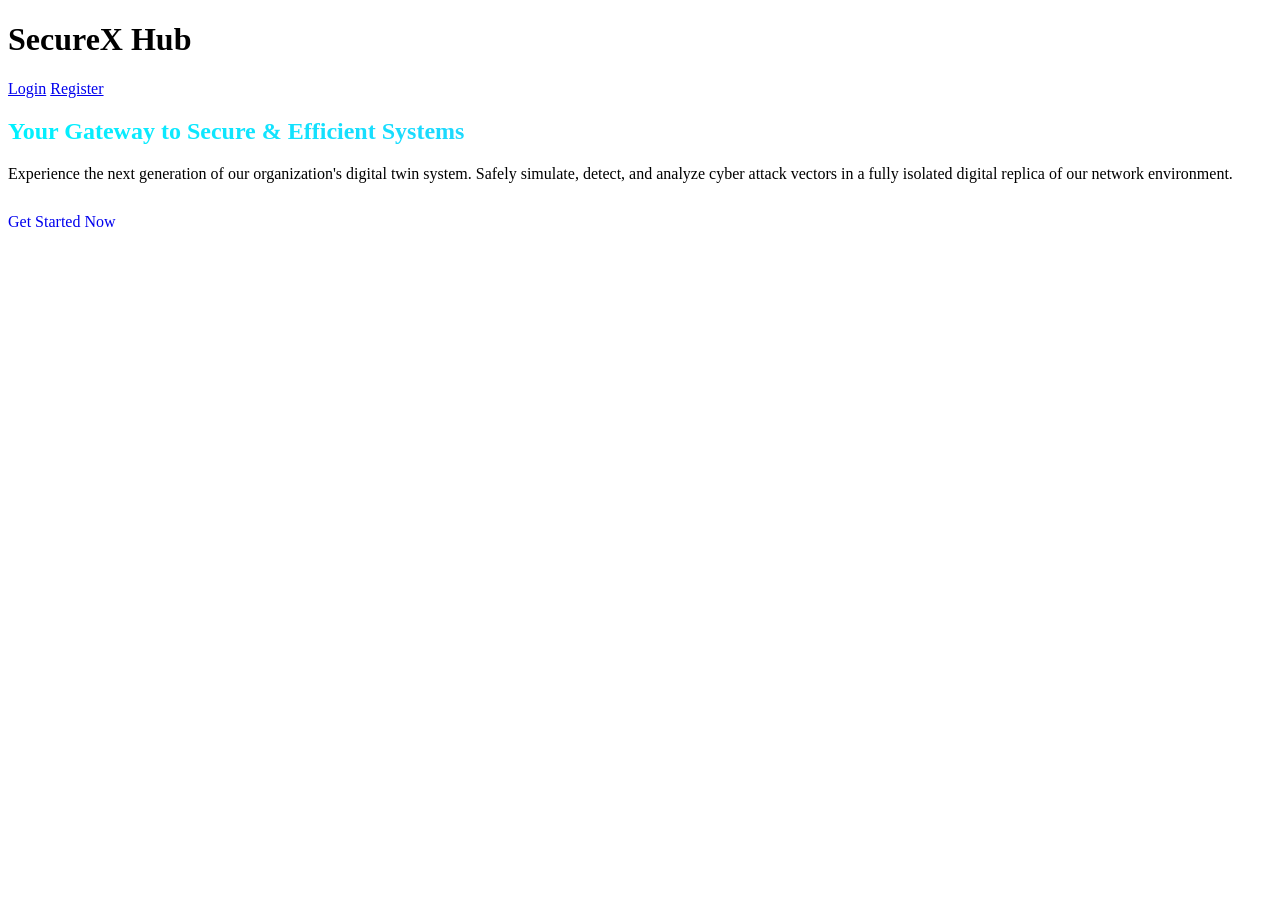
==== templates/index.html @ a828454f "Initial commit" ====
<!DOCTYPE html>
<html lang="en">
<head>
    <meta charset="UTF-8">
    <meta name="viewport" content="width=device-width, initial-scale=1.0">
    <title>CyberX Digital Twin</title>
    <link rel="stylesheet" href="{{ url_for('static', filename='style.css') }}">
</head>
<body>
    <header>
        <h1>SecureX Hub</h1>
        <nav class="auth-nav">
            <a href="/login">Login</a>
            <a href="/register" class="pulse">Register</a>
        </nav>
    </header>
    
    <div class="center-wrapper">
        <div class="glass-container hero">
            <h2 style="background: -webkit-linear-gradient(45deg, #00f2fe, #4facfe); -webkit-background-clip: text; -webkit-text-fill-color: transparent;">Your Gateway to Secure & Efficient Systems</h2>
            <p>Experience the next generation of our organization's digital twin system. Safely simulate, detect, and analyze cyber attack vectors in a fully isolated digital replica of our network environment.</p>
            
            <div style="margin-top: 30px;">
                <a href="/register" class="btn-primary" style="display: inline-block; width: 200px; text-decoration: none;">Get Started Now</a>
            </div>
        </div>
    </div>
</body>
</html>
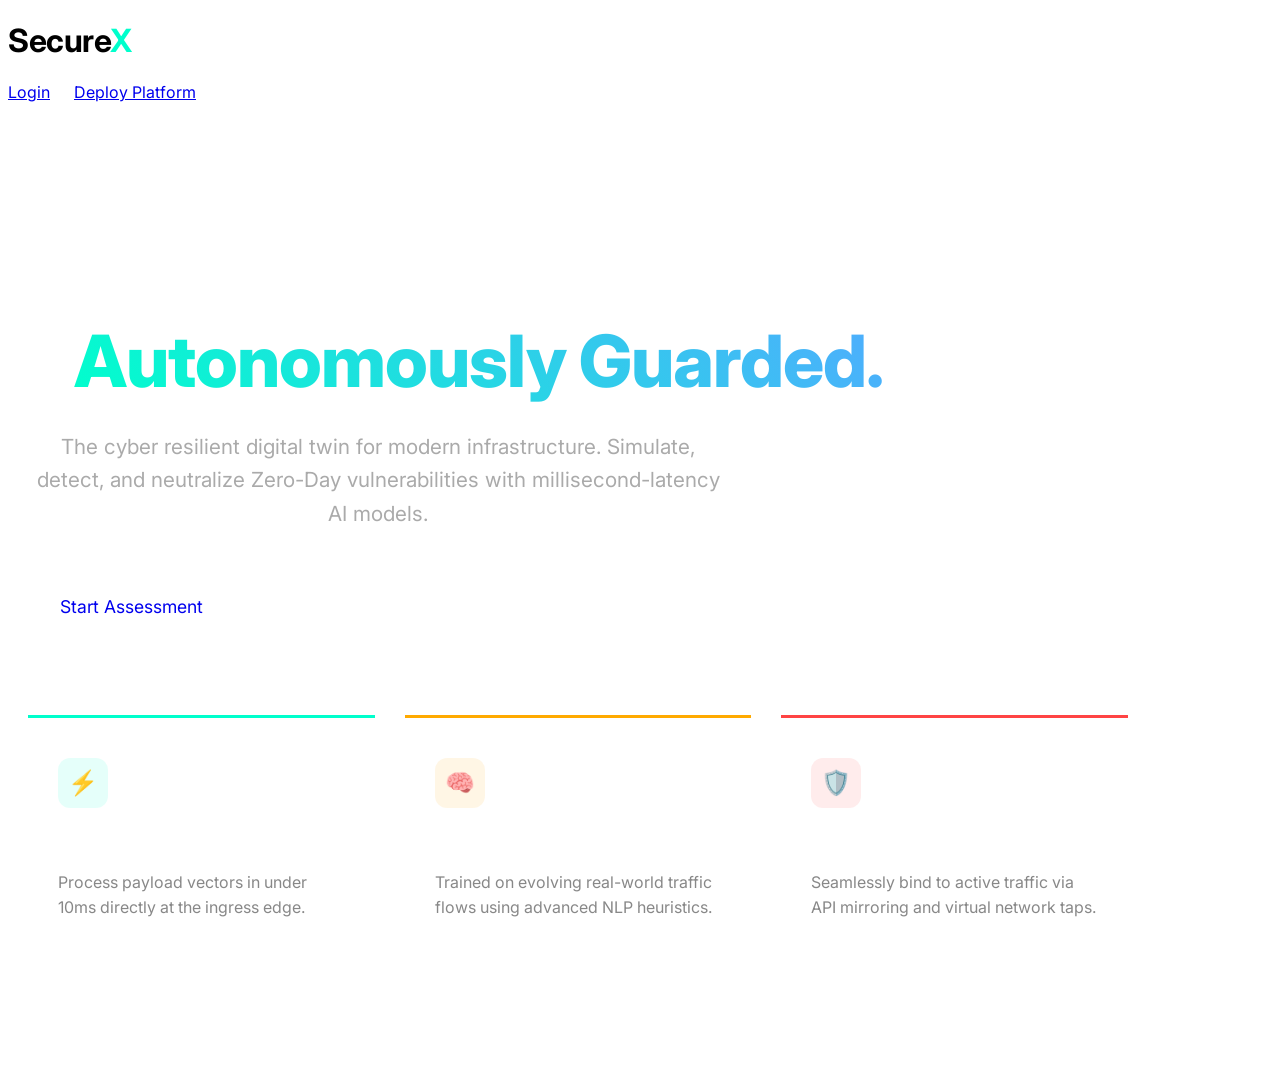
==== commit 70d6a20f: "added extra features" ====
--- a/templates/index.html
+++ b/templates/index.html
@@ -5,24 +5,69 @@
     <meta name="viewport" content="width=device-width, initial-scale=1.0">
     <title>CyberX Digital Twin</title>
     <link rel="stylesheet" href="{{ url_for('static', filename='style.css') }}">
+    <!-- Load Inter font to match home.html -->
+    <link rel="preconnect" href="https://fonts.googleapis.com">
+    <link rel="preconnect" href="https://fonts.gstatic.com" crossorigin>
+    <link href="https://fonts.googleapis.com/css2?family=Inter:wght@400;500;600;700;800&display=swap" rel="stylesheet">
+    <style>
+        body { font-family: 'Inter', sans-serif; }
+    </style>
 </head>
 <body>
     <header>
-        <h1>SecureX Hub</h1>
+        <h1 style="letter-spacing: -0.5px;">Secure<span style="color: #00ffcc;">X</span></h1>
         <nav class="auth-nav">
-            <a href="/login">Login</a>
-            <a href="/register" class="pulse">Register</a>
+            <a href="/login" style="border: none;">Login</a>
+            <a href="/register" class="pulse" style="border-radius: 6px; padding: 10px 20px;">Deploy Platform</a>
         </nav>
     </header>
     
-    <div class="center-wrapper">
-        <div class="glass-container hero">
-            <h2 style="background: -webkit-linear-gradient(45deg, #00f2fe, #4facfe); -webkit-background-clip: text; -webkit-text-fill-color: transparent;">Your Gateway to Secure & Efficient Systems</h2>
-            <p>Experience the next generation of our organization's digital twin system. Safely simulate, detect, and analyze cyber attack vectors in a fully isolated digital replica of our network environment.</p>
+    <div class="center-wrapper" style="flex-direction: column; padding: 80px 20px; align-items: center; text-align: center;">
+        
+        <!-- Hero Section -->
+        <h2 style="font-size: 4.5rem; color: #fff; font-weight: 800; letter-spacing: -1px; max-width: 900px; line-height: 1.1; margin-bottom: 30px;">
+            Enterprise Security,<br>
+            <span style="background: -webkit-linear-gradient(45deg, #00ffcc, #4facfe); -webkit-background-clip: text; -webkit-text-fill-color: transparent;">Autonomously Guarded.</span>
+        </h2>
+        
+        <p style="color: #aaa; font-size: 1.3rem; max-width: 700px; margin-bottom: 50px; line-height: 1.6;">
+            The cyber resilient digital twin for modern infrastructure. 
+            Simulate, detect, and neutralize Zero-Day vulnerabilities with 
+            millisecond-latency AI models.
+        </p>
+
+        <div style="display: flex; gap: 20px; margin-bottom: 80px;">
+            <a href="/register" class="btn-primary" style="padding: 16px 32px; font-size: 1.1rem; border-radius: 8px; text-decoration: none; display: inline-block;">Start Assessment</a>
+            <a href="#" style="padding: 16px 32px; font-size: 1.1rem; border-radius: 8px; background: rgba(255,255,255,0.05); color: #fff; text-decoration: none; border: 1px solid rgba(255,255,255,0.1); transition: all 0.2s;" onmouseover="this.style.background='rgba(255,255,255,0.1)'" onmouseout="this.style.background='rgba(255,255,255,0.05)'">View Documentation</a>
+        </div>
+
+        <!-- Metrics/Features -->
+        <div style="display: grid; grid-template-columns: repeat(3, 1fr); gap: 30px; max-width: 1100px; width: 100%;">
             
-            <div style="margin-top: 30px;">
-                <a href="/register" class="btn-primary" style="display: inline-block; width: 200px; text-decoration: none;">Get Started Now</a>
+            <div class="glass-container" style="padding: 40px 30px; text-align: left; border-top: 3px solid #00ffcc; transition: transform 0.3s;" onmouseover="this.style.transform='translateY(-10px)'" onmouseout="this.style.transform='translateY(0)'">
+                <div style="background: rgba(0, 255, 204, 0.1); width: 50px; height: 50px; display: flex; align-items: center; justify-content: center; border-radius: 12px; margin-bottom: 20px;">
+                    <span style="font-size: 1.5rem; color: #00ffcc;">⚡</span>
+                </div>
+                <h3 style="color: #fff; font-size: 1.3rem; margin-bottom: 12px;">Low-Latency Intercepts</h3>
+                <p style="color: #888; font-size: 1rem; line-height: 1.6;">Process payload vectors in under 10ms directly at the ingress edge.</p>
             </div>
+
+            <div class="glass-container" style="padding: 40px 30px; text-align: left; border-top: 3px solid #ffaa00; transition: transform 0.3s;" onmouseover="this.style.transform='translateY(-10px)'" onmouseout="this.style.transform='translateY(0)'">
+                 <div style="background: rgba(255, 170, 0, 0.1); width: 50px; height: 50px; display: flex; align-items: center; justify-content: center; border-radius: 12px; margin-bottom: 20px;">
+                    <span style="font-size: 1.5rem; color: #ffaa00;">🧠</span>
+                </div>
+                <h3 style="color: #fff; font-size: 1.3rem; margin-bottom: 12px;">Federated Intelligence</h3>
+                <p style="color: #888; font-size: 1rem; line-height: 1.6;">Trained on evolving real-world traffic flows using advanced NLP heuristics.</p>
+            </div>
+
+            <div class="glass-container" style="padding: 40px 30px; text-align: left; border-top: 3px solid #ff4444; transition: transform 0.3s;" onmouseover="this.style.transform='translateY(-10px)'" onmouseout="this.style.transform='translateY(0)'">
+                 <div style="background: rgba(255, 68, 68, 0.1); width: 50px; height: 50px; display: flex; align-items: center; justify-content: center; border-radius: 12px; margin-bottom: 20px;">
+                    <span style="font-size: 1.5rem; color: #ff4444;">🛡️</span>
+                </div>
+                <h3 style="color: #fff; font-size: 1.3rem; margin-bottom: 12px;">Active Orchestration</h3>
+                <p style="color: #888; font-size: 1rem; line-height: 1.6;">Seamlessly bind to active traffic via API mirroring and virtual network taps.</p>
+            </div>
+            
         </div>
     </div>
 </body>
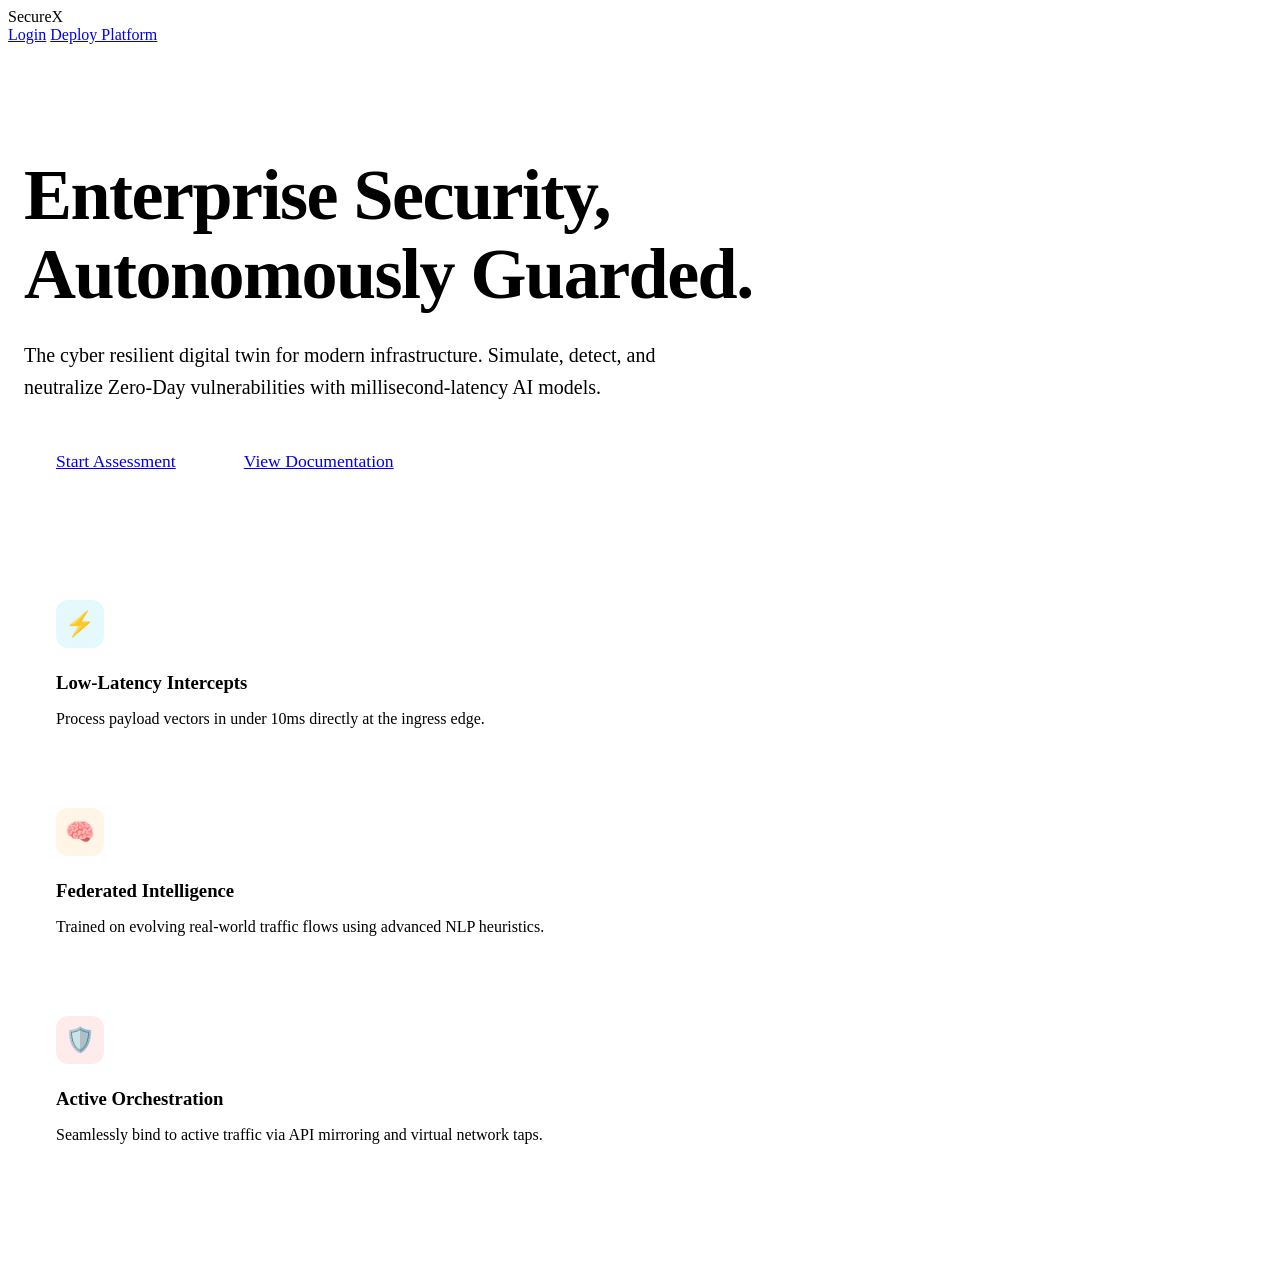
==== commit 50f60e76: "feat: Admin RBAC, UI modernization & navbar consistency - Add context processor for role-based admin" ====
--- a/templates/index.html
+++ b/templates/index.html
@@ -3,72 +3,73 @@
 <head>
     <meta charset="UTF-8">
     <meta name="viewport" content="width=device-width, initial-scale=1.0">
-    <title>CyberX Digital Twin</title>
+    <title>CyberX Digital Twin - Enterprise Security</title>
     <link rel="stylesheet" href="{{ url_for('static', filename='style.css') }}">
-    <!-- Load Inter font to match home.html -->
-    <link rel="preconnect" href="https://fonts.googleapis.com">
-    <link rel="preconnect" href="https://fonts.gstatic.com" crossorigin>
-    <link href="https://fonts.googleapis.com/css2?family=Inter:wght@400;500;600;700;800&display=swap" rel="stylesheet">
-    <style>
-        body { font-family: 'Inter', sans-serif; }
-    </style>
 </head>
 <body>
-    <header>
-        <h1 style="letter-spacing: -0.5px;">Secure<span style="color: #00ffcc;">X</span></h1>
-        <nav class="auth-nav">
-            <a href="/login" style="border: none;">Login</a>
-            <a href="/register" class="pulse" style="border-radius: 6px; padding: 10px 20px;">Deploy Platform</a>
+    <header class="navbar">
+        <div class="nav-brand">
+            Secure<span class="text-gradient-primary">X</span>
+        </div>
+        <nav class="nav-links">
+            <a href="/login" class="nav-link">Login</a>
+            <a href="/register" class="btn btn-primary pulse-indicator-btn" style="position: relative;">
+                <span class="pulse-indicator" style="position: absolute; right: -4px; top: -4px;">
+                    <span class="animate-ping bg-brand-accent"></span>
+                    <span class="relative bg-brand-accent"></span>
+                </span>
+                Deploy Platform
+            </a>
         </nav>
     </header>
     
-    <div class="center-wrapper" style="flex-direction: column; padding: 80px 20px; align-items: center; text-align: center;">
+    <main class="container flex flex-col items-center justify-center text-center mt-12 mb-12" style="flex: 1; padding: 4rem 1rem;">
         
         <!-- Hero Section -->
-        <h2 style="font-size: 4.5rem; color: #fff; font-weight: 800; letter-spacing: -1px; max-width: 900px; line-height: 1.1; margin-bottom: 30px;">
+        <h1 style="font-size: 4.5rem; font-weight: 800; letter-spacing: -1.5px; max-width: 900px; margin-bottom: 1.5rem; line-height: 1.1;">
             Enterprise Security,<br>
-            <span style="background: -webkit-linear-gradient(45deg, #00ffcc, #4facfe); -webkit-background-clip: text; -webkit-text-fill-color: transparent;">Autonomously Guarded.</span>
-        </h2>
+            <span class="text-gradient-primary">Autonomously Guarded.</span>
+        </h1>
         
-        <p style="color: #aaa; font-size: 1.3rem; max-width: 700px; margin-bottom: 50px; line-height: 1.6;">
+        <p class="text-secondary" style="font-size: 1.25rem; max-width: 700px; margin-bottom: 3rem; line-height: 1.6;">
             The cyber resilient digital twin for modern infrastructure. 
             Simulate, detect, and neutralize Zero-Day vulnerabilities with 
             millisecond-latency AI models.
         </p>
 
-        <div style="display: flex; gap: 20px; margin-bottom: 80px;">
-            <a href="/register" class="btn-primary" style="padding: 16px 32px; font-size: 1.1rem; border-radius: 8px; text-decoration: none; display: inline-block;">Start Assessment</a>
-            <a href="#" style="padding: 16px 32px; font-size: 1.1rem; border-radius: 8px; background: rgba(255,255,255,0.05); color: #fff; text-decoration: none; border: 1px solid rgba(255,255,255,0.1); transition: all 0.2s;" onmouseover="this.style.background='rgba(255,255,255,0.1)'" onmouseout="this.style.background='rgba(255,255,255,0.05)'">View Documentation</a>
+        <div class="flex gap-4 justify-center" style="margin-bottom: 6rem;">
+            <a href="/register" class="btn btn-primary" style="padding: 1rem 2rem; font-size: 1.1rem;">Start Assessment</a>
+            <a href="#" class="btn btn-outline" style="padding: 1rem 2rem; font-size: 1.1rem;">View Documentation</a>
         </div>
 
         <!-- Metrics/Features -->
-        <div style="display: grid; grid-template-columns: repeat(3, 1fr); gap: 30px; max-width: 1100px; width: 100%;">
+        <div class="grid grid-cols-3 gap-6" style="width: 100%;">
             
-            <div class="glass-container" style="padding: 40px 30px; text-align: left; border-top: 3px solid #00ffcc; transition: transform 0.3s;" onmouseover="this.style.transform='translateY(-10px)'" onmouseout="this.style.transform='translateY(0)'">
-                <div style="background: rgba(0, 255, 204, 0.1); width: 50px; height: 50px; display: flex; align-items: center; justify-content: center; border-radius: 12px; margin-bottom: 20px;">
-                    <span style="font-size: 1.5rem; color: #00ffcc;">⚡</span>
+            <div class="card-glass stat-card accent-cyan" style="text-align: left; padding: 2rem;">
+                <div style="background: rgba(6, 182, 212, 0.1); width: 48px; height: 48px; display: flex; align-items: center; justify-content: center; border-radius: 12px; margin-bottom: 1.5rem;">
+                    <span style="font-size: 1.5rem; color: var(--brand-accent);">⚡</span>
                 </div>
-                <h3 style="color: #fff; font-size: 1.3rem; margin-bottom: 12px;">Low-Latency Intercepts</h3>
-                <p style="color: #888; font-size: 1rem; line-height: 1.6;">Process payload vectors in under 10ms directly at the ingress edge.</p>
+                <h3 style="margin-bottom: 0.75rem;">Low-Latency Intercepts</h3>
+                <p class="text-secondary text-sm">Process payload vectors in under 10ms directly at the ingress edge.</p>
             </div>
 
-            <div class="glass-container" style="padding: 40px 30px; text-align: left; border-top: 3px solid #ffaa00; transition: transform 0.3s;" onmouseover="this.style.transform='translateY(-10px)'" onmouseout="this.style.transform='translateY(0)'">
-                 <div style="background: rgba(255, 170, 0, 0.1); width: 50px; height: 50px; display: flex; align-items: center; justify-content: center; border-radius: 12px; margin-bottom: 20px;">
-                    <span style="font-size: 1.5rem; color: #ffaa00;">🧠</span>
+            <div class="card-glass stat-card accent-warning" style="text-align: left; padding: 2rem;">
+                 <div style="background: rgba(245, 158, 11, 0.1); width: 48px; height: 48px; display: flex; align-items: center; justify-content: center; border-radius: 12px; margin-bottom: 1.5rem;">
+                    <span style="font-size: 1.5rem; color: var(--color-warning);">🧠</span>
                 </div>
-                <h3 style="color: #fff; font-size: 1.3rem; margin-bottom: 12px;">Federated Intelligence</h3>
-                <p style="color: #888; font-size: 1rem; line-height: 1.6;">Trained on evolving real-world traffic flows using advanced NLP heuristics.</p>
+                <h3 style="margin-bottom: 0.75rem;">Federated Intelligence</h3>
+                <p class="text-secondary text-sm">Trained on evolving real-world traffic flows using advanced NLP heuristics.</p>
             </div>
 
-            <div class="glass-container" style="padding: 40px 30px; text-align: left; border-top: 3px solid #ff4444; transition: transform 0.3s;" onmouseover="this.style.transform='translateY(-10px)'" onmouseout="this.style.transform='translateY(0)'">
-                 <div style="background: rgba(255, 68, 68, 0.1); width: 50px; height: 50px; display: flex; align-items: center; justify-content: center; border-radius: 12px; margin-bottom: 20px;">
-                    <span style="font-size: 1.5rem; color: #ff4444;">🛡️</span>
+            <div class="card-glass stat-card accent-danger" style="text-align: left; padding: 2rem;">
+                 <div style="background: rgba(239, 68, 68, 0.1); width: 48px; height: 48px; display: flex; align-items: center; justify-content: center; border-radius: 12px; margin-bottom: 1.5rem;">
+                    <span style="font-size: 1.5rem; color: var(--color-danger);">🛡️</span>
                 </div>
-                <h3 style="color: #fff; font-size: 1.3rem; margin-bottom: 12px;">Active Orchestration</h3>
-                <p style="color: #888; font-size: 1rem; line-height: 1.6;">Seamlessly bind to active traffic via API mirroring and virtual network taps.</p>
+                <h3 style="margin-bottom: 0.75rem;">Active Orchestration</h3>
+                <p class="text-secondary text-sm">Seamlessly bind to active traffic via API mirroring and virtual network taps.</p>
             </div>
             
         </div>
-    </div>
+    </main>
 </body>
 </html>
